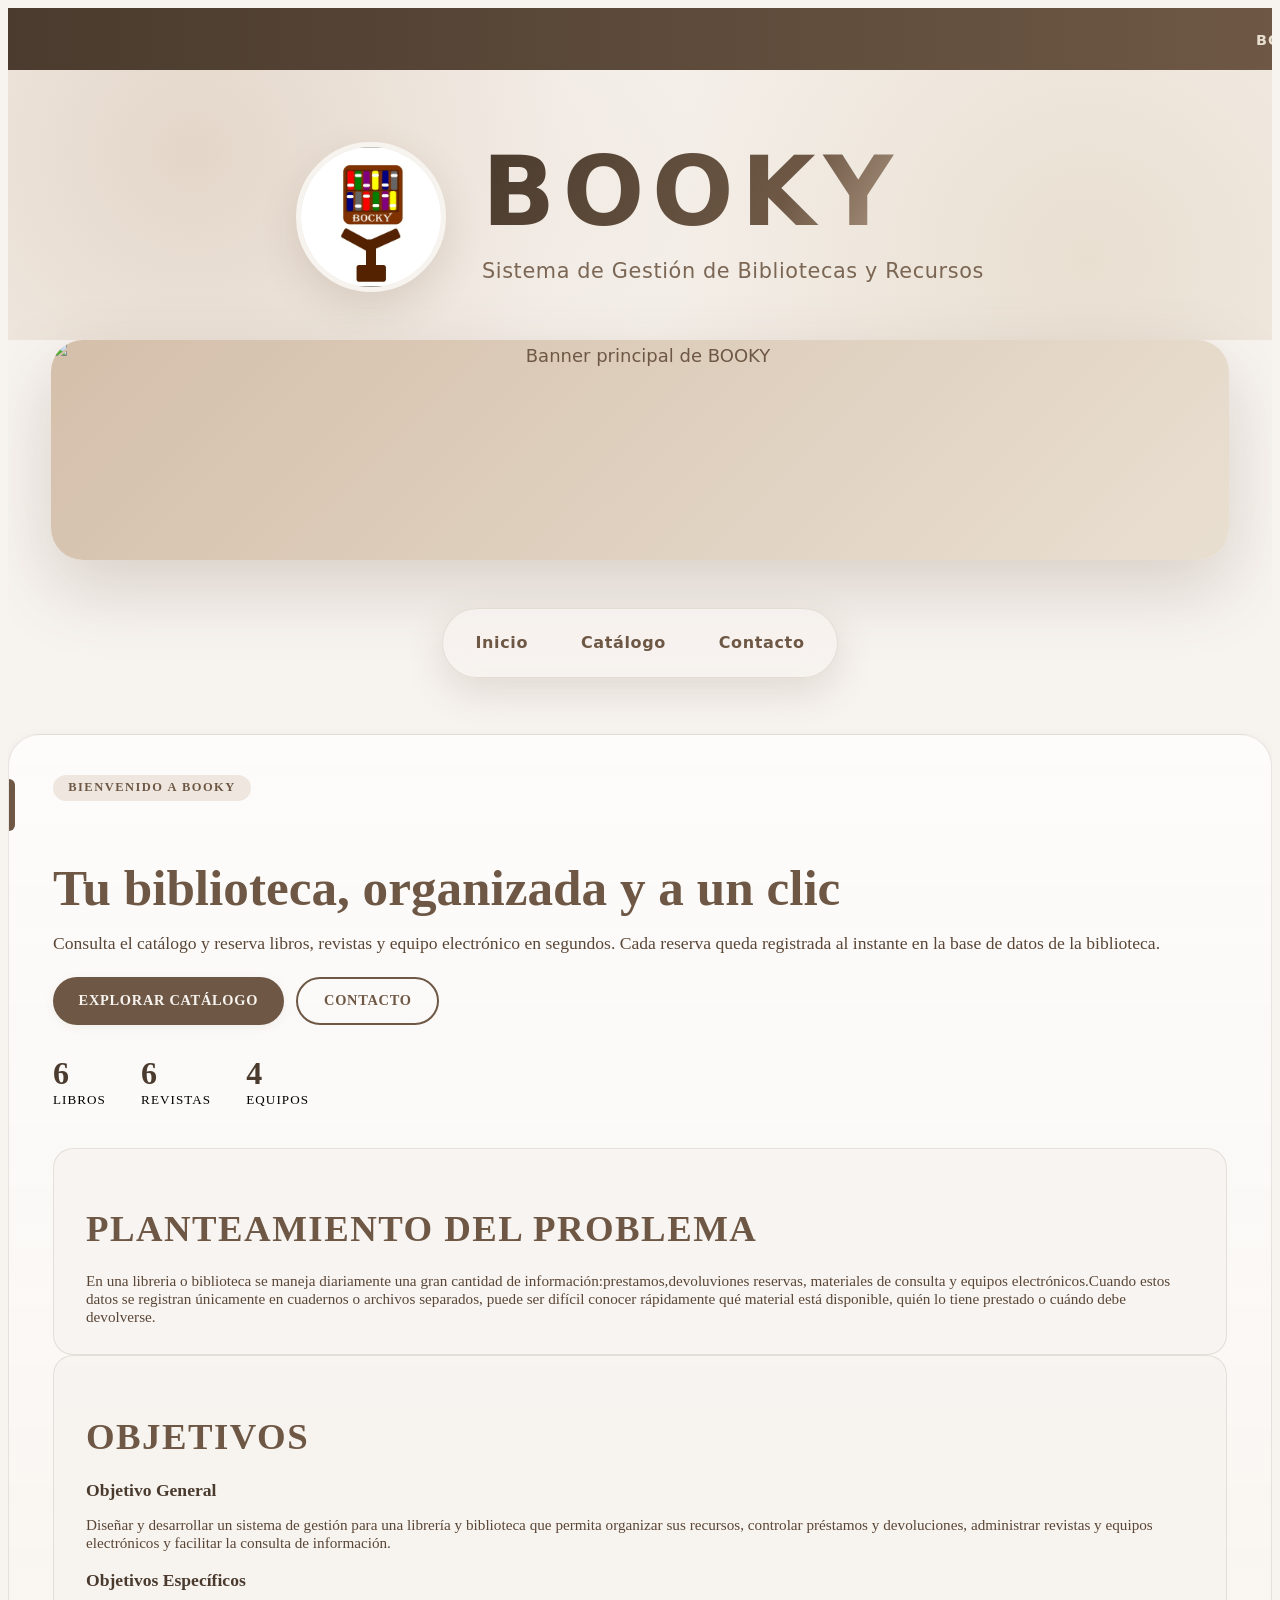
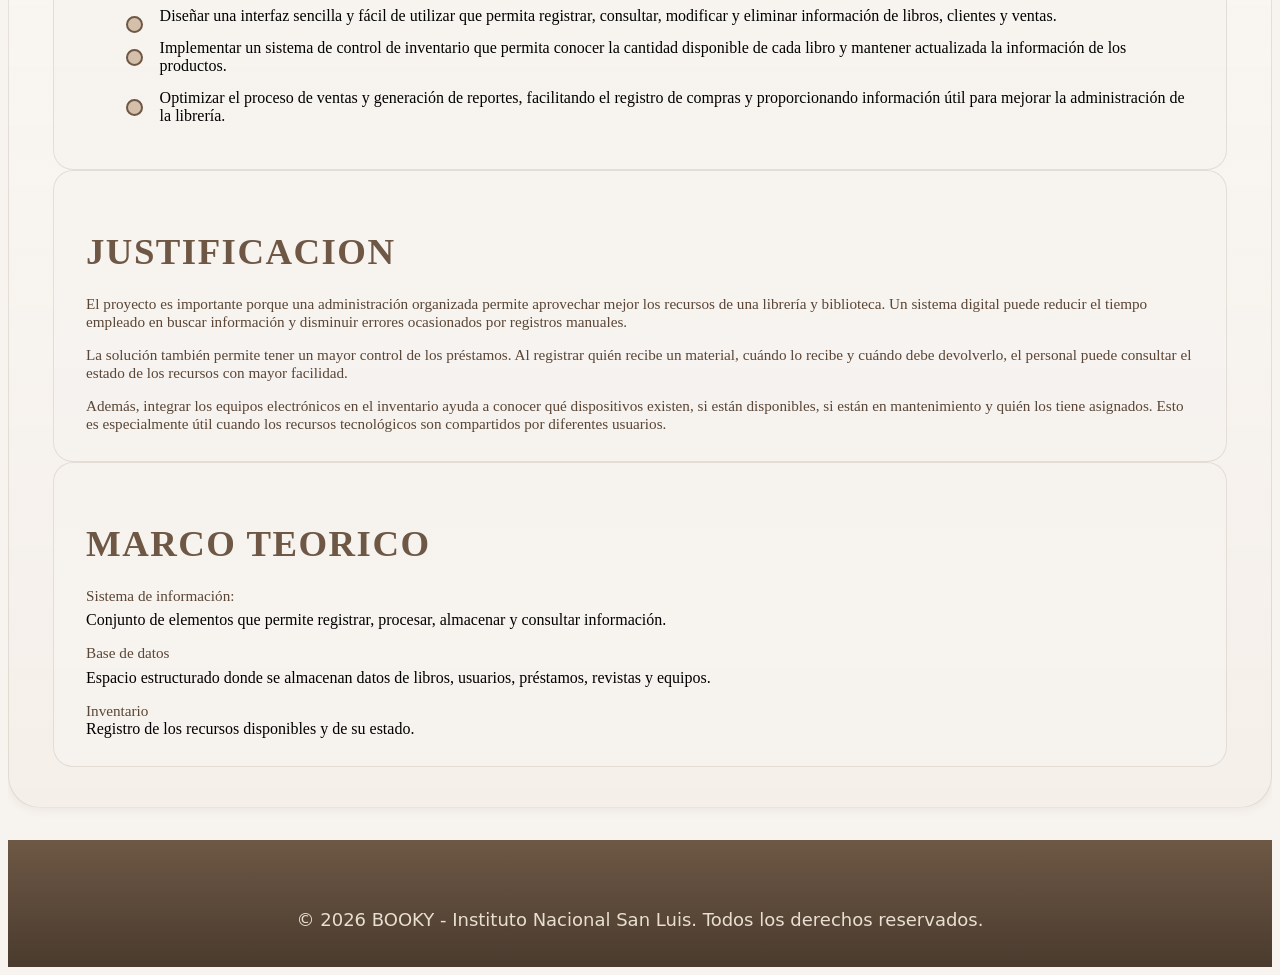
==== index.html @ f071507d "Add files via upload" ====
<!DOCTYPE html>
<html lang="es">
<head>
    <meta charset="UTF-8">
    <meta name="viewport" content="width=device-width, initial-scale=1">
    <title>BOOKY</title>
    <link rel="stylesheet" href="estilos.css">
</head>
<body>
<div class="splash" id="splash" aria-hidden="true">
    <div class="splash-logo">
        <img src="LIBROS.jpeg" alt="">
    </div>
    <div class="splash-titulo">
        <span style="--i:0">B</span><span style="--i:1">O</span><span style="--i:2">O</span><span style="--i:3">K</span><span style="--i:4">Y</span>
    </div>
    <p class="splash-lema">Gestión de bibliotecas y recursos</p>
    <div class="splash-barra"><span></span></div>
    <p class="splash-saltar">Toca para saltar</p>
</div>

<div class="top-lema">
        <p>BOOKY: Innovación y organización para la gestión tecnológica de tu biblioteca</p>
    </div>

    <header class="encabezado">
        <div class="logo-container">
            <img src="LIBROS.jpeg" alt="Logo de BOOKY" class="logo">
        </div>
        <div class="titulo-sitio">
            <h1>BOOKY</h1>
            <p>Sistema de Gestión de Bibliotecas y Recursos</p>
        </div>
    </header>

    <div class="banner-container">
        <img src="banner.png" alt="Banner principal de BOOKY" class="banner">
    </div>

    <nav class="navegacion">
        <ul>
            <li><a href="#inicio">Inicio</a></li>
            <li><a href="#catalogo">Catálogo</a></li>
            <li><a href="#contacto">Contacto</a></li>
        </ul>
    </nav>

    <main class="cuerpo">
        <section id="inicio" class="seccion-pagina">
            <div class="inicio-hero">
                <div class="inicio-texto">
                    <span class="inicio-etiqueta">Bienvenido a BOOKY</span>
                    <h2>Tu biblioteca, organizada y a un clic</h2>
                    <p>Consulta el catálogo y reserva libros, revistas y equipo electrónico en segundos. Cada reserva queda registrada al instante en la base de datos de la biblioteca.</p>
                    <div class="inicio-acciones">
                        <a class="boton-principal" href="#catalogo">Explorar catálogo</a>
                        <a class="boton-secundario" href="#contacto">Contacto</a>
                    </div>
                    <div class="inicio-datos">
                        <div><strong>6</strong><span>Libros</span></div>
                        <div><strong>6</strong><span>Revistas</span></div>
                        <div><strong>4</strong><span>Equipos</span></div>
                    </div>
                </div>
            </div>

            <article class="bloque-contenido">
                <h2>Planteamiento del problema</h2>
                <p>En una libreria o biblioteca se maneja diariamente una gran cantidad de información:prestamos,devoluviones
                   reservas, materiales de consulta y equipos electrónicos.Cuando estos datos se registran únicamente en cuadernos o archivos separados, puede ser difícil conocer rápidamente qué material está disponible, quién lo tiene prestado o cuándo debe devolverse.     
            </p></article>

            <article class="bloque-contenido">
                <h2>Objetivos</h2>
                <h3> Objetivo General</h3>
                <p>Diseñar y desarrollar un sistema de gestión para una librería y biblioteca que permita organizar sus recursos, controlar préstamos y devoluciones, administrar revistas y equipos electrónicos y facilitar la consulta de información.</p>

                <h3>Objetivos Específicos</h3>
                <ul>
                    <li>Diseñar una interfaz sencilla y fácil de utilizar que permita registrar, consultar, modificar y eliminar información de libros, clientes y ventas.</li>
                    <li>Implementar un sistema de control de inventario que permita conocer la cantidad disponible de cada libro y mantener actualizada la información de los productos.</li>
                    <li>Optimizar el proceso de ventas y generación de reportes, facilitando el registro de compras y proporcionando información útil para mejorar la administración de la librería.</li>
                </ul>
            </article>

            <article class="bloque-contenido">
                <h2>Justificacion</h2>
                <p>El proyecto es importante porque una administración organizada permite aprovechar mejor los recursos de una librería y biblioteca. Un sistema digital puede reducir el tiempo empleado en buscar información y disminuir errores ocasionados por registros manuales.</p>
                <p>La solución también permite tener un mayor control de los préstamos. Al registrar quién recibe un material, cuándo lo recibe y cuándo debe devolverlo, el personal puede consultar el estado de los recursos con mayor facilidad.</p>
                <p>Además, integrar los equipos electrónicos en el inventario ayuda a conocer qué dispositivos existen, si están disponibles, si están en mantenimiento y quién los tiene asignados. Esto es especialmente útil cuando los recursos tecnológicos son compartidos por diferentes usuarios.</p>
            </article>

            <article class="bloque-contenido">
                <h2>Marco teorico</h2>
                <p>Sistema de información:</p>
                Conjunto de elementos que permite registrar, procesar, almacenar y consultar información.
                <p>Base de datos</p>
                   Espacio estructurado donde se almacenan datos de libros, usuarios, préstamos, revistas y equipos.
                <p>Inventario</p>
                   Registro de los recursos disponibles y de su estado.
            </article>
        </section>

        <section id="catalogo" class="seccion-pagina">
            <h2>Catálogo</h2>
            <p>Selecciona una categoría para consultar sus recursos.</p>
            <article class="bloque-contenido">
                <h3><a href="#libros">Libros</a></h3>
                <p>Consulta los libros disponibles en la biblioteca.</p>
            </article>
            <article class="bloque-contenido">
                <h3><a href="#revistas">Revistas</a></h3>
                <p>Consulta las revistas disponibles.</p>
            </article>
            <article class="bloque-contenido">
                <h3><a href="#equipo-electronico">Equipo electrónico</a></h3>
                <p>Consulta los equipos electrónicos disponibles.</p>
            </article>
        </section>

        <section id="libros" class="seccion-pagina">
            <h2>Libros</h2>
            <p>Consulta aquí los libros disponibles en la biblioteca.</p>
            <div class="tarjetas-libros">
                <article class="tarjeta-libro">
                    <img src="https://tse2.mm.bing.net/th/id/OIP.RpnW-lnQHUbVWc9-xmxV2QHaKK?r=0&amp;rs=1&amp;pid=ImgDetMain&amp;o=7&amp;rm=3text=Don+Quijote" alt="Portada de Don Quijote de la Mancha">
                    <h3>Don Quijote de la Mancha</h3>
                    <p>Precio por préstamo: $1.00</p>
                    <button type="button">Reservar</button>
                </article>
                <article class="tarjeta-libro">
                    <img src="https://tse2.mm.bing.net/th/id/OIP.fyy44FbbtxRWIhyaWXqbGAHaLX?r=0&amp;rs=1&amp;pid=ImgDetMain&amp;o=7&amp;rm=3text=Cien+anos+de+soledad" alt="Portada de Cien años de soledad">
                    <h3>Cien años de soledad</h3>
                    <p>Precio por préstamo: $1.25</p>
                    <button type="button">Reservar</button>
                </article>
                <article class="tarjeta-libro">
                    <img src="https://tse3.mm.bing.net/th/id/OIP.7m4_MyjdvLHXHyyEQWOkjQHaLH?r=0&amp;rs=1&amp;pid=ImgDetMain&amp;o=7&amp;rm=3text=El+principito" alt="Portada de El principito">
                    <h3>El principito</h3>
                    <p>Precio por préstamo: $0.75</p>
                    <button type="button">Reservar</button>
                </article>
                <article class="tarjeta-libro">
                    <img src="https://tse3.mm.bing.net/th/id/OIP.JQNEGtbI-YjTh49xxlGYjwHaMX?r=0&amp;rs=1&amp;pid=ImgDetMain&amp;o=7&amp;rm=3text=La+Odisea" alt="Portada de La Odisea">
                    <h3>La Odisea</h3>
                    <p>Precio por préstamo: $1.00</p>
                    <button type="button">Reservar</button>
                </article>
                <article class="tarjeta-libro">
                    <img src="https://cdn.prod.website-files.com/6034d7d1f3e0f52c50b2adee/625452ebb0e15e764981b44c_6034d7d1f3e0f55fcab2b2de_Orgullo-y-prejuicio-jane-austen-editorial-alma.jpeg" alt="Portada de Orgullo y prejuicio">
                    <h3>Orgullo y prejuicio</h3>
                    <p>Precio por préstamo: $1.00</p>
                    <button type="button">Reservar</button>
                </article>
                <article class="tarjeta-libro">
                    <img src="https://dojiw2m9tvv09.cloudfront.net/82626/product/portada-el-alquimista-paulo-coelho-2024060618574214.png" alt="Portada de El Alquimista">
                    <h3>El Alquimista</h3>
                    <p>Precio por préstamo: $1.25</p>
                    <button type="button">Reservar</button>
                </article>
            </div>
            <p><a href="#catalogo">Volver al catálogo</a></p>
        </section>

        <section id="revistas" class="seccion-pagina">
            <h2>Revistas</h2>
            <p>Consulta aquí las revistas disponibles.</p>
            <div class="tarjetas-libros">
                <article class="tarjeta-libro">
                    <img src="https://tse1.mm.bing.net/th/id/OIP.s0VmVTAqu7IFC6wGkjOLEwHaKx?r=0&amp;rs=1&amp;pid=ImgDetMain&amp;o=7&amp;rm=3" alt="Portada de National Geographic">
                    <h3>National Geographic</h3>
                    <p>Precio por préstamo: $0.75</p>
                    <button type="button">Reservar</button>
                </article>
                <article class="tarjeta-libro">
                    <img src="https://tse1.mm.bing.net/th/id/OIP.SyMWzZ-SfA2PVLM-_qONIAHaJs?r=0&amp;rs=1&amp;pid=ImgDetMain&amp;o=7&amp;rm=3" alt="Portada de Muy Interesante">
                    <h3>Muy Interesante</h3>
                    <p>Precio por préstamo: $0.60</p>
                    <button type="button">Reservar</button>
                </article>
                <article class="tarjeta-libro">
                    <img src="https://tse2.mm.bing.net/th/id/OIP.92xBF_clBTgdRQI_sRqkmQHaJ4?r=0&amp;rs=1&amp;pid=ImgDetMain&amp;o=7&amp;rm=3" alt="Portada de Ciencia Hoy">
                    <h3>Ciencia Hoy</h3>
                    <p>Precio por préstamo: $0.50</p>
                    <button type="button">Reservar</button>
                </article>
                <article class="tarjeta-libro">
                    <img src="https://tse2.mm.bing.net/th/id/OIP.jQRyQbcbmhl8SdgC2IL_QgHaKI?r=0&amp;rs=1&amp;pid=ImgDetMain&amp;o=7&amp;rm=3" alt="Portada de Historia Universal">
                    <h3>Historia Universal</h3>
                    <p>Precio por préstamo: $0.65</p>
                    <button type="button">Reservar</button>
                </article>
                <article class="tarjeta-libro">
                    <img src="https://media.voguearabia.com/photos/67c03e59a4a56ecfd4ecbb1d/master/w_1600%2Cc_limit/VOGUE%2520ARABIA%2520INSTA%2520COVER%252003_25%2520(ENGLISH).jpg" alt="Portada de Vogue">
                    <h3>Vogue</h3>
                    <p>Precio por préstamo: $0.80</p>
                    <button type="button">Reservar</button>
                </article>
                <article class="tarjeta-libro">
                    <img src="https://tse1.mm.bing.net/th/id/OIP.zkyR2NQtnbghcjr3gG2SVgHaJu?r=0&amp;rs=1&amp;pid=ImgDetMain&amp;o=7&amp;rm=3" alt="Portada de National Geographic Kids">
                    <h3>National Geographic Kids</h3>
                    <p>Precio por préstamo: $0.55</p>
                    <button type="button">Reservar</button>
                </article>
            </div>
            <p><a href="#catalogo">Volver al catálogo</a></p>
        </section>

        <section id="equipo-electronico" class="seccion-pagina">
            <h2>Equipo electrónico</h2>
            <p>Consulta aquí los equipos electrónicos disponibles.</p>
            <div class="tarjetas-libros">
                <article class="tarjeta-libro">
                    <img src="https://tse1.mm.bing.net/th/id/OIP.Xk3tSfnkmsd4LjEi7myn2gHaHa?r=0&amp;rs=1&amp;pid=ImgDetMain&amp;o=7&amp;rm=3" alt="Imagen de una computadora portátil">
                    <h3>Computadora portátil</h3>
                    <p>Precio por préstamo: $5.00</p>
                    <button type="button">Reservar</button>
                </article>
                <article class="tarjeta-libro">
                    <img src="https://tse3.mm.bing.net/th/id/OIP.cKbfmXkJWzSuKKbCVurF0wHaJ7?r=0&amp;rs=1&amp;pid=ImgDetMain&amp;o=7&amp;rm=3" alt="Imagen de una tableta electrónica">
                    <h3>Tableta electrónica</h3>
                    <p>Precio por préstamo: $3.00</p>
                    <button type="button">Reservar</button>
                </article>
                <article class="tarjeta-libro">
                    <img src="https://http2.mlstatic.com/D_NQ_NP_746324-MLA83968991737_042025-O.webp" alt="Imagen de un proyector">
                    <h3>Proyector</h3>
                    <p>Precio por préstamo: $4.00</p>
                    <button type="button">Reservar</button>
                </article>
                <article class="tarjeta-libro">
                    <img src="https://http2.mlstatic.com/D_NQ_NP_726463-MLU73290705421_122023-F.jpg" alt="Imagen de unos auriculares">
                    <h3>Auriculares</h3>
                    <p>Precio por préstamo: $1.50</p>
                    <button type="button">Reservar</button>
                </article>
            </div>
            <p><a href="#catalogo">Volver al catálogo</a></p>
        </section>

        <section id="contacto" class="seccion-pagina">
            <h2>Contactos</h2>
            <div class="tarjeta-contacto">
                <p><strong>WhatsApp:</strong> +503 1234-5678</p>
                <p><strong>Instagram:</strong> @booky_insl</p>
                <p><strong>Correo Electrónico:</strong> contacto@booky.edu.sv</p>
                <p><strong>Ubicación:</strong> Instituto Nacional San Luis</p>
            </div>
        </section>
    </main>

    <footer class="pie-pagina">
        <p>© 2026 BOOKY - Instituto Nacional San Luis. Todos los derechos reservados.</p>
    </footer>

    <div class="modal-reserva" id="modalReserva" hidden>
        <div class="modal-contenido">
            <button type="button" class="modal-cerrar" aria-label="Cerrar">&times;</button>
            <h2>Reserva de recurso</h2>
            <p class="modal-producto">Producto seleccionado: <strong id="productoSeleccionado"></strong></p>
            <form class="formulario-reserva" id="formularioReserva" data-endpoint="guardar-reserva.php">
                <div class="campo">
                    <label for="campoNombre">Nombre</label>
                    <input type="text" id="campoNombre" name="nombre" required>
                </div>
                <div class="campo">
                    <label for="campoApellido">Apellido</label>
                    <input type="text" id="campoApellido" name="apellido" required>
                </div>
                <div class="campo">
                    <label for="campoCorreo">Correo</label>
                    <input type="email" id="campoCorreo" name="correo" required>
                </div>
                <div class="campo">
                    <label for="campoNumero">Número</label>
                    <input type="tel" id="campoNumero" name="numero" required>
                </div>
                <div class="campo">
                    <label for="campoHoraUso">Hora de uso</label>
                    <input type="time" id="campoHoraUso" name="horaUso" required>
                </div>
                <div class="campo">
                    <label for="campoHoraEntrega">Hora de entrega</label>
                    <input type="time" id="campoHoraEntrega" name="horaEntrega" required>
                </div>
                <button type="submit">Confirmar reserva</button>
            </form>
        </div>
    </div>
<script src="principal.js"></script>
</body>
</html>
---- estilos.css ----
:root {
  --marfim-latte: #F7F3EF;
  --creme-aconchego: #E9DFD1;
  --caramelo-palido: #D4BFAA;
  --marrom-cafe-coado: #6E5845;
  --marrom-profundo: #4A3B2E;
  --marrom-rgb: 110, 88, 69;
  --marfim-rgb: 247, 243, 239;
  --caramelo-rgb: 212, 191, 170;
  --texto: #5A4636;
  --borde: rgba(var(--marrom-rgb), 0.14);
  --radio-sm: 12px;
  --radio-md: 20px;
  --radio-lg: 32px;
  --sombra-sm: 0 2px 10px rgba(var(--marrom-rgb), 0.08);
  --sombra-md: 0 14px 38px rgba(var(--marrom-rgb), 0.16);
  --sombra-lg: 0 28px 70px rgba(var(--marrom-rgb), 0.22);
  --transicion: 0.3s cubic-bezier(0.4, 0, 0.2, 1);
  --ancho: min(1240px, 92vw);
}

html,
body {
  overflow-x: clip;
}

body {
  background: var(--marfim-latte);
}

body .top-lema, body .encabezado, body .banner-container, body .navegacion, body .contenedor-principal, body .pie-pagina {
  box-sizing: border-box;
  color: var(--texto);
  font-family: "Inter", "Segoe UI", system-ui, -apple-system, sans-serif;
  font-size: 18px;
  line-height: 1.75;
  -webkit-font-smoothing: antialiased;
}

body :is(.top-lema, .encabezado, .banner-container, .navegacion, .contenedor-principal, .pie-pagina) * {
  box-sizing: border-box;
}

body :is(.top-lema, .encabezado, .banner-container, .navegacion, .contenedor-principal, .pie-pagina) :is(h1, h2, h3, p, ul, li, img, section, article, aside, main) {
  max-width: none;
  margin: 0;
  padding: 0;
}

body .top-lema {
  padding: 0.95rem 1.5rem;
  text-align: center;
  background: linear-gradient(90deg, var(--marrom-profundo), var(--marrom-cafe-coado));
}

body .top-lema p {
  color: var(--creme-aconchego);
  font-size: 0.9rem;
  font-weight: 600;
  letter-spacing: 0.08em;
  text-transform: uppercase;
}

body .encabezado {
  display: flex;
  align-items: center;
  justify-content: center;
  gap: 2.25rem;
  flex-wrap: wrap;
  padding: 4.5rem 1.5rem 3rem;
  background:
    radial-gradient(circle at 15% 30%, rgba(var(--caramelo-rgb), 0.55), transparent 45%),
    radial-gradient(circle at 85% 70%, var(--creme-aconchego), transparent 50%),
    var(--marfim-latte);
}

body .logo {
  display: block;
  width: 150px;
  height: 150px;
  object-fit: cover;
  border-radius: 50%;
  border: 5px solid var(--marfim-latte);
  background: var(--caramelo-palido);
  color: var(--marrom-cafe-coado);
  font-size: 0.8rem;
  text-align: center;
  box-shadow: var(--sombra-md);
  transition: var(--transicion);
}

body .logo:hover {
  transform: rotate(-4deg) scale(1.06);
  box-shadow: var(--sombra-lg);
}

body .titulo-sitio h1 {
  font-family: inherit;
  font-size: clamp(3.4rem, 8vw, 6rem);
  font-weight: 800;
  line-height: 1;
  letter-spacing: 0.08em;
  text-transform: none;
  background: linear-gradient(120deg, var(--marrom-profundo), var(--marrom-cafe-coado) 60%, var(--caramelo-palido));
  -webkit-background-clip: text;
  background-clip: text;
  -webkit-text-fill-color: transparent;
  color: var(--marrom-cafe-coado);
}

body .titulo-sitio p {
  margin-top: 0.8rem;
  font-size: 1.3rem;
  font-weight: 500;
  letter-spacing: 0.03em;
  color: rgba(var(--marrom-rgb), 0.9);
}

body .banner-container {
  width: var(--ancho);
  margin: 0 auto 3rem;
  border-radius: var(--radio-lg);
  overflow: hidden;
  box-shadow: var(--sombra-lg);
  background: linear-gradient(135deg, var(--caramelo-palido), var(--creme-aconchego));
}

body .banner {
  display: block;
  width: 100%;
  min-height: 220px;
  max-height: 460px;
  object-fit: cover;
  border-radius: 0;
  color: var(--marrom-cafe-coado);
  text-align: center;
  transition: transform 0.8s ease;
}

body .banner-container:hover .banner {
  transform: scale(1.03);
}

body .navegacion {
  position: sticky;
  top: 14px;
  z-index: 50;
  width: fit-content;
  max-width: 94%;
  margin: 0 auto 3.5rem;
  padding: 0.55rem;
  background: rgba(var(--marfim-rgb), 0.85);
  backdrop-filter: blur(16px);
  -webkit-backdrop-filter: blur(16px);
  border: 1px solid var(--borde);
  border-radius: 999px;
  box-shadow: var(--sombra-md);
}

body .navegacion ul {
  display: flex;
  flex-wrap: wrap;
  justify-content: center;
  gap: 0.3rem;
  list-style: none;
}

body .navegacion li {
  list-style: none;
}

body .navegacion a {
  display: block;
  padding: 0.7rem 1.5rem;
  font-size: 1rem;
  font-weight: 600;
  letter-spacing: 0.04em;
  text-decoration: none;
  color: var(--marrom-cafe-coado);
  border-radius: 999px;
  transition: var(--transicion);
}

body .navegacion a:hover {
  background: var(--marrom-cafe-coado);
  color: var(--marfim-latte);
  transform: translateY(-2px);
}

body .contenedor-principal {
  display: grid;
  grid-template-columns: minmax(0, 1fr) 360px;
  gap: 2.5rem;
  align-items: start;
  width: var(--ancho);
  margin: 0 auto 5rem;
}

body .cuerpo {
  display: grid;
  gap: 2rem;
}

body .cuerpo section {
  position: relative;
  padding: 2.75rem 3rem;
  background: linear-gradient(180deg, rgba(255, 255, 255, 0.75), var(--creme-aconchego) 230%);
  border: 1px solid var(--borde);
  border-radius: var(--radio-lg);
  box-shadow: var(--sombra-sm);
  scroll-margin-top: 100px;
  transition: var(--transicion);
  animation: booky-aparecer 0.7s ease both;
}

body .cuerpo section::before {
  content: "";
  position: absolute;
  left: 0;
  top: 2.75rem;
  width: 6px;
  height: 52px;
  background: var(--marrom-cafe-coado);
  border-radius: 0 6px 6px 0;
}

body .cuerpo section:hover {
  transform: translateY(-5px);
  box-shadow: var(--sombra-md);
}

body .cuerpo h2 {
  margin-bottom: 1.3rem;
  font-family: inherit;
  font-size: clamp(1.7rem, 3vw, 2.3rem);
  font-weight: 800;
  line-height: 1.2;
  letter-spacing: 0.04em;
  text-transform: uppercase;
  color: var(--marrom-cafe-coado);
}

body .cuerpo h3 {
  margin-bottom: 0.8rem;
  font-family: inherit;
  font-size: 1.3rem;
  font-weight: 700;
  color: var(--marrom-profundo);
}

body .cuerpo p {
  margin-bottom: 1.1rem;
  font-size: 1.05rem;
  color: var(--texto);
  text-align: left;
}

body .cuerpo p:last-child {
  margin-bottom: 0;
}

body .cuerpo article {
  margin-top: 1.25rem;
  padding: 1.75rem 2rem;
  background: rgba(var(--marfim-rgb), 0.8);
  border: 1px solid var(--borde);
  border-radius: var(--radio-md);
}

body .cuerpo ul {
  display: grid;
  gap: 0.9rem;
  list-style: none;
}

body .cuerpo ul li {
  position: relative;
  padding-left: 2.1rem;
  list-style: none;
}

body .cuerpo ul li::before {
  content: "";
  position: absolute;
  left: 0;
  top: 0.6em;
  width: 13px;
  height: 13px;
  background: var(--caramelo-palido);
  border: 2px solid var(--marrom-cafe-coado);
  border-radius: 50%;
}

body .barra-lateral {
  position: sticky;
  top: 100px;
  padding: 2.4rem;
  background: var(--marrom-cafe-coado);
  color: var(--marfim-latte);
  border-radius: var(--radio-lg);
  box-shadow: var(--sombra-lg);
  overflow: hidden;
}

body .barra-lateral::after {
  content: "";
  position: absolute;
  right: -70px;
  bottom: -70px;
  width: 220px;
  height: 220px;
  background: radial-gradient(circle, rgba(var(--caramelo-rgb), 0.35), transparent 70%);
  border-radius: 50%;
  pointer-events: none;
}

body .barra-lateral h3 {
  margin-bottom: 1.1rem;
  padding-bottom: 0.7rem;
  font-family: inherit;
  font-size: 1.05rem;
  font-weight: 700;
  letter-spacing: 0.1em;
  text-transform: uppercase;
  color: var(--caramelo-palido);
  border-bottom: 1px solid rgba(var(--caramelo-rgb), 0.35);
}

body .barra-lateral h3:not(:first-child) {
  margin-top: 2rem;
}

body .barra-lateral p {
  margin-bottom: 0.7rem;
  font-size: 1rem;
  color: rgba(var(--marfim-rgb), 0.92);
}

body .barra-lateral strong {
  color: var(--creme-aconchego);
}

body .barra-lateral ul {
  display: grid;
  gap: 0.5rem;
  list-style: none;
}

body .barra-lateral li {
  list-style: none;
}

body .barra-lateral a {
  display: block;
  padding: 0.75rem 1.1rem;
  font-size: 1rem;
  font-weight: 500;
  text-decoration: none;
  color: var(--marfim-latte);
  background: rgba(var(--marfim-rgb), 0.1);
  border-radius: var(--radio-sm);
  transition: var(--transicion);
}

body .barra-lateral a:hover {
  background: var(--caramelo-palido);
  color: var(--marrom-profundo);
  transform: translateX(6px);
}

body .pie-pagina {
  display: grid;
  gap: 2rem;
  padding: 4rem 1.5rem 2rem;
  text-align: center;
  background: linear-gradient(180deg, var(--marrom-cafe-coado), var(--marrom-profundo));
  color: var(--creme-aconchego);
  scroll-margin-top: 20px;
}

body .seccion-contacto h3 {
  margin-bottom: 1.2rem;
  font-family: inherit;
  font-size: 1.7rem;
  font-weight: 800;
  letter-spacing: 0.1em;
  text-transform: uppercase;
  color: var(--caramelo-palido);
}

body .seccion-contacto p {
  margin: 0.4rem 0;
  font-size: 1.05rem;
  color: var(--creme-aconchego);
}

body .seccion-contacto strong {
  color: var(--marfim-latte);
}

body .seccion-copyright {
  padding-top: 1.5rem;
  border-top: 1px solid rgba(var(--caramelo-rgb), 0.3);
}

body .seccion-copyright p {
  font-size: 0.9rem;
  color: rgba(var(--caramelo-rgb), 0.95);
}

@keyframes booky-aparecer {
  from {
    opacity: 0;
    transform: translateY(24px);
  }
  to {
    opacity: 1;
    transform: translateY(0);
  }
}

@media (max-width: 960px) {
  body .contenedor-principal {
    grid-template-columns: 1fr;
  }

  body .barra-lateral {
    position: static;
  }
}

@media (max-width: 640px) {
  body .encabezado {
    flex-direction: column;
    text-align: center;
  }

  body .cuerpo section {
    padding: 2rem 1.5rem;
  }

  body .cuerpo p {
    text-align: left;
  }

  body .navegacion {
    border-radius: var(--radio-lg);
  }

  body .navegacion a {
    padding: 0.55rem 0.9rem;
    font-size: 0.88rem;
  }
}

body .top-lema,
body .encabezado,
body .pie-pagina {
  width: 100vw !important;
  max-width: 100vw !important;
  margin-left: calc(50% - 50vw) !important;
  margin-right: 0 !important;
  margin-top: 0 !important;
}

body .banner-container {
  width: var(--ancho) !important;
  max-width: none !important;
  margin: 0 0 3rem calc(50% - var(--ancho) / 2) !important;
}

body .contenedor-principal {
  width: var(--ancho) !important;
  max-width: none !important;
  margin: 0 0 5rem calc(50% - var(--ancho) / 2) !important;
}

body .navegacion {
  width: 100vw !important;
  max-width: none !important;
  margin: 0 0 3.5rem calc(50% - 50vw) !important;
  padding: 0 !important;
  text-align: center;
  background: transparent !important;
  border: 0 !important;
  border-radius: 0 !important;
  box-shadow: none !important;
  backdrop-filter: none !important;
  -webkit-backdrop-filter: none !important;
  pointer-events: none;
}

body .navegacion ul {
  display: inline-flex !important;
  max-width: 94vw;
  padding: 0.55rem !important;
  background: rgba(var(--marfim-rgb), 0.85);
  backdrop-filter: blur(16px);
  -webkit-backdrop-filter: blur(16px);
  border: 1px solid var(--borde);
  border-radius: 999px;
  box-shadow: var(--sombra-md);
  pointer-events: auto;
}

@media (max-width: 640px) {
  body .navegacion ul {
    border-radius: var(--radio-lg);
  }
}

body .cuerpo {
  grid-template-columns: minmax(0, 1fr);
  column-gap: 0;
  row-gap: 0;
  align-items: start;
}

body :not(.contenedor-principal) > .cuerpo {
  width: var(--ancho) !important;
  max-width: none !important;
  margin: 0 0 3rem calc(50% - var(--ancho) / 2) !important;
}

body :not(.contenedor-principal) > .barra-lateral {
  position: static;
  width: var(--ancho) !important;
  max-width: none !important;
  margin: 0 0 4rem calc(50% - var(--ancho) / 2) !important;
}

body .cuerpo section > article:only-child {
  margin: 0;
  padding: 0;
  background: transparent;
  border: 0;
  border-radius: 0;
  box-shadow: none;
}

body .cuerpo section {
  padding: 2.5rem 2.75rem;
}

@media (max-width: 640px) {
  body .cuerpo section {
    padding: 2rem 1.5rem;
  }
}

body .top-lema {
  overflow: hidden;
  white-space: nowrap;
}

body .top-lema p {
  display: inline-block;
  padding-left: 100%;
  white-space: nowrap;
  will-change: transform;
  animation: booky-lema 22s linear infinite !important;
}

body .top-lema:hover p {
  animation-play-state: paused;
}

@keyframes booky-lema {
  from {
    transform: translateX(0);
  }
  to {
    transform: translateX(-100%);
  }
}

body .cuerpo > section {
  grid-column: 1;
  margin-bottom: 2rem;
}

body .cuerpo > [id*="contact"] {
  grid-column: 1;
  grid-row: auto;
  order: 99;
  position: relative;
  display: grid;
  grid-template-columns: repeat(auto-fit, minmax(220px, 1fr));
  gap: 0.25rem 2.5rem;
  margin-bottom: 0;
  background: linear-gradient(160deg, var(--marrom-cafe-coado), var(--marrom-profundo));
  border: 0;
  box-shadow: var(--sombra-lg);
  color: var(--marfim-latte);
}

body .cuerpo > [id*="contact"]::before {
  background: var(--caramelo-palido);
}

body .cuerpo > [id*="contact"] h2 {
  color: var(--caramelo-palido);
}

body .cuerpo > [id*="contact"] p {
  margin-bottom: 0.9rem;
  color: rgba(var(--marfim-rgb), 0.92);
}

body .cuerpo > [id*="contact"] strong {
  display: block;
  font-size: 0.8rem;
  letter-spacing: 0.1em;
  text-transform: uppercase;
  color: var(--caramelo-palido);
}

body .cuerpo > [id*="contact"] a {
  color: var(--marfim-latte);
  text-decoration: none;
}

body .tarjetas-libros {
  display: grid;
  grid-template-columns: repeat(auto-fit, minmax(190px, 1fr));
  gap: 1.25rem;
  margin: 1.5rem 0;
}

body .cuerpo .tarjeta-libro {
  display: flex;
  flex-direction: column;
  align-items: stretch;
  gap: 0.75rem;
  margin: 0;
  padding: 1rem;
  background: rgba(var(--marfim-rgb), 0.9);
  border: 1px solid var(--borde);
  border-radius: var(--radio-md);
  box-shadow: var(--sombra-sm);
}

body .tarjeta-libro img {
  display: block;
  width: 100%;
  aspect-ratio: 4 / 5;
  object-fit: cover;
  border-radius: var(--radio-sm);
  background: var(--creme-aconchego);
}

body .cuerpo .tarjeta-libro h3 {
  margin: 0;
  font-size: 1.05rem;
}

body .cuerpo .tarjeta-libro p {
  margin: 0;
}

body .cuerpo .tarjeta-libro button {
  margin-top: auto;
}

body .cuerpo article {
  transition: var(--transicion);
}

body .cuerpo article:hover {
  transform: translateY(-4px);
  box-shadow: var(--sombra-md);
}

body .cuerpo article h3 {
  font-size: 1.1rem;
}

body .cuerpo article p {
  margin-bottom: 0.4rem;
  font-size: 0.95rem;
}

body .cuerpo section:has(article button) {
  display: grid;
  grid-template-columns: repeat(auto-fill, minmax(250px, 1fr));
  gap: 1.25rem;
}

body .cuerpo section:has(article button) > :not(article):not(div) {
  grid-column: 1 / -1;
}

body .cuerpo section:has(article button) > div {
  grid-column: 1 / -1;
  display: grid;
  grid-template-columns: repeat(auto-fill, minmax(250px, 1fr));
  gap: 1.25rem;
}

body .cuerpo section article {
  margin-top: 0;
}

body .cuerpo button,
body .cuerpo input[type="button"],
body .cuerpo input[type="submit"] {
  display: inline-flex;
  align-items: center;
  justify-content: center;
  width: 100%;
  margin-top: 0.9rem;
  padding: 0.75rem 1.4rem;
  font-family: inherit;
  font-size: 0.9rem;
  font-weight: 700;
  letter-spacing: 0.05em;
  text-transform: uppercase;
  color: var(--marfim-latte);
  background: var(--marrom-cafe-coado);
  border: 0;
  border-radius: 999px;
  cursor: pointer;
  box-shadow: var(--sombra-sm);
  transition: var(--transicion);
}

body .cuerpo button:hover,
body .cuerpo input[type="button"]:hover,
body .cuerpo input[type="submit"]:hover {
  background: var(--marrom-profundo);
  transform: translateY(-2px);
  box-shadow: var(--sombra-md);
}

@media (max-width: 960px) {
  body .cuerpo {
    grid-template-columns: 1fr;
  }

  body .cuerpo > [id*="contact"] {
    grid-column: 1;
    grid-row: auto;
    position: static;
  }
}

body .cuerpo > [id*="contact"] > h2 {
  grid-column: 1 / -1;
}

body .cuerpo > [id*="contact"] > :not(h2) {
  margin-bottom: 0.9rem;
}

body .cuerpo section[hidden] {
  display: none !important;
}

body .modal-reserva {
  position: fixed;
  inset: 0;
  z-index: 1000;
  display: flex;
  align-items: center;
  justify-content: center;
  padding: 1.5rem;
  background: rgba(var(--marrom-rgb), 0.55);
  backdrop-filter: blur(6px);
  -webkit-backdrop-filter: blur(6px);
  animation: booky-aparecer 0.3s ease both;
}

body .modal-reserva[hidden] {
  display: none !important;
}

body .modal-contenido {
  position: relative;
  box-sizing: border-box;
  width: min(460px, 100%);
  max-height: 90vh;
  overflow-y: auto;
  padding: 2.75rem 2.5rem 2.5rem;
  font-family: "Inter", "Segoe UI", system-ui, -apple-system, sans-serif;
  background: var(--marfim-latte);
  border: 1px solid var(--borde);
  border-radius: var(--radio-lg);
  box-shadow: var(--sombra-lg);
}

body .modal-contenido * {
  box-sizing: border-box;
}

body .modal-cerrar {
  position: absolute;
  top: 1rem;
  right: 1rem;
  display: inline-flex;
  align-items: center;
  justify-content: center;
  width: 40px;
  height: 40px;
  font-size: 1.5rem;
  line-height: 1;
  color: var(--marrom-cafe-coado);
  background: rgba(var(--caramelo-rgb), 0.3);
  border: 0;
  border-radius: 50%;
  cursor: pointer;
  transition: var(--transicion);
}

body .modal-cerrar:hover {
  background: var(--marrom-cafe-coado);
  color: var(--marfim-latte);
}

body .modal-contenido h2 {
  margin: 0 0 0.6rem;
  font-family: inherit;
  font-size: 1.55rem;
  font-weight: 800;
  letter-spacing: 0.04em;
  text-transform: uppercase;
  color: var(--marrom-cafe-coado);
}

body .modal-producto {
  margin: 0 0 1.6rem;
  font-size: 1rem;
  color: var(--texto);
}

body .modal-producto strong {
  color: var(--marrom-profundo);
}

body .formulario-reserva {
  display: grid;
  gap: 1.1rem;
}

body .formulario-reserva .campo {
  display: grid;
  gap: 0.4rem;
}

body .formulario-reserva label {
  font-size: 0.82rem;
  font-weight: 700;
  letter-spacing: 0.05em;
  text-transform: uppercase;
  color: var(--marrom-cafe-coado);
}

body .formulario-reserva input {
  width: 100%;
  padding: 0.75rem 1rem;
  font-family: inherit;
  font-size: 1rem;
  color: var(--texto);
  background: rgba(var(--marfim-rgb), 0.9);
  border: 1px solid var(--borde);
  border-radius: var(--radio-sm);
  transition: var(--transicion);
}

body .formulario-reserva input:focus {
  outline: none;
  border-color: var(--marrom-cafe-coado);
  box-shadow: 0 0 0 3px rgba(var(--caramelo-rgb), 0.4);
}

body .formulario-reserva button[type="submit"] {
  margin-top: 0.6rem;
  padding: 0.85rem 1.4rem;
  font-family: inherit;
  font-size: 0.9rem;
  font-weight: 700;
  letter-spacing: 0.05em;
  text-transform: uppercase;
  color: var(--marfim-latte);
  background: var(--marrom-cafe-coado);
  border: 0;
  border-radius: 999px;
  cursor: pointer;
  box-shadow: var(--sombra-sm);
  transition: var(--transicion);
}

body .formulario-reserva button[type="submit"]:hover {
  background: var(--marrom-profundo);
  transform: translateY(-2px);
  box-shadow: var(--sombra-md);
}

body.sin-scroll {
  overflow: hidden;
}

@media (max-width: 480px) {
  body .modal-contenido {
    padding: 2.5rem 1.5rem 2rem;
  }
}

body .splash {
  position: fixed !important;
  top: 0;
  left: 0;
  width: 100vw !important;
  max-width: none !important;
  height: 100vh;
  height: 100dvh;
  margin: 0 !important;
  z-index: 1000000;
  display: flex;
  flex-direction: column;
  align-items: center;
  justify-content: center;
  gap: 1.3rem;
  overflow: hidden;
  cursor: pointer;
  color: var(--marfim-latte);
  font-family: "Inter", "Segoe UI", system-ui, -apple-system, sans-serif;
  background:
    radial-gradient(circle at 18% 22%, rgba(var(--caramelo-rgb), 0.38), transparent 45%),
    radial-gradient(circle at 82% 85%, rgba(var(--caramelo-rgb), 0.28), transparent 50%),
    linear-gradient(160deg, var(--marrom-profundo), var(--marrom-cafe-coado));
  transition: opacity 0.7s ease, visibility 0.7s ease, transform 0.9s cubic-bezier(0.7, 0, 0.2, 1);
  animation: booky-splash-seguro 0.6s ease 4.8s forwards;
}

body .splash.salir {
  opacity: 0;
  visibility: hidden;
  transform: translateY(-6%);
  pointer-events: none;
}

body .splash-logo {
  position: relative;
  width: 140px;
  height: 140px;
  display: flex;
  align-items: center;
  justify-content: center;
}

body .splash-logo::before,
body .splash-logo::after {
  content: "";
  position: absolute;
  inset: -6px;
  border: 2px solid rgba(var(--caramelo-rgb), 0.7);
  border-radius: 50%;
  opacity: 0;
  animation: booky-splash-aro 2.4s ease-out 0.6s infinite;
}

body .splash-logo::after {
  animation-delay: 1.4s;
}

body .splash-logo img {
  display: block;
  width: 140px;
  height: 140px;
  max-width: none;
  object-fit: cover;
  border-radius: 50%;
  border: 5px solid var(--marfim-latte);
  background: var(--caramelo-palido);
  box-shadow: 0 18px 50px rgba(0, 0, 0, 0.35);
  animation: booky-splash-pop 0.95s cubic-bezier(0.2, 0.9, 0.3, 1.25) 0.1s both;
}

body .splash-titulo {
  display: flex;
  gap: 0.12em;
  margin: 0;
  font-size: clamp(3rem, 12vw, 5.5rem);
  font-weight: 800;
  line-height: 1;
  letter-spacing: 0.08em;
  color: var(--marfim-latte);
}

body .splash-titulo span {
  display: inline-block;
  opacity: 0;
  animation: booky-splash-letra 0.7s cubic-bezier(0.2, 0.8, 0.2, 1) forwards;
  animation-delay: calc(0.55s + var(--i) * 0.09s);
}

body .splash-lema {
  margin: 0;
  font-size: 1rem;
  letter-spacing: 0.14em;
  text-transform: uppercase;
  color: var(--caramelo-palido);
  animation: booky-splash-fade 0.8s ease 1.3s both;
}

body .splash-barra {
  width: min(240px, 60vw);
  height: 5px;
  margin-top: 0.6rem;
  overflow: hidden;
  background: rgba(255, 255, 255, 0.18);
  border-radius: 999px;
  animation: booky-splash-fade 0.6s ease 0.5s both;
}

body .splash-barra span {
  display: block;
  width: 0;
  height: 100%;
  background: linear-gradient(90deg, var(--caramelo-palido), var(--marfim-latte));
  border-radius: 999px;
  animation: booky-splash-carga 2.1s cubic-bezier(0.5, 0, 0.2, 1) 0.7s forwards;
}

body .splash-saltar {
  position: absolute;
  bottom: 1.6rem;
  margin: 0;
  font-size: 0.8rem;
  letter-spacing: 0.08em;
  color: rgba(var(--marfim-rgb), 0.55);
  animation: booky-splash-fade 0.8s ease 1.8s both;
}

@keyframes booky-splash-pop {
  from { opacity: 0; transform: scale(0.3) rotate(-12deg); }
  to   { opacity: 1; transform: scale(1) rotate(0); }
}

@keyframes booky-splash-aro {
  0%   { opacity: 0.8; transform: scale(1); }
  100% { opacity: 0; transform: scale(1.9); }
}

@keyframes booky-splash-letra {
  from { opacity: 0; transform: translateY(32px) scale(0.85); }
  to   { opacity: 1; transform: translateY(0) scale(1); }
}

@keyframes booky-splash-fade {
  from { opacity: 0; }
  to   { opacity: 1; }
}

@keyframes booky-splash-carga {
  from { width: 0; }
  to   { width: 100%; }
}

@keyframes booky-splash-seguro {
  to { opacity: 0; visibility: hidden; pointer-events: none; }
}

@media (prefers-reduced-motion: reduce) {
  body .splash *,
    body .splash-logo::before,
    body .splash-logo::after {
      animation-duration: 0.01s !important;
      animation-delay: 0s !important;
    }
}

body .inicio-hero {
  display: grid;
  grid-template-columns: minmax(0, 1fr);
  gap: 2.5rem;
  align-items: center;
  margin-bottom: 2.5rem;
}

body .inicio-etiqueta {
  display: inline-block;
  margin-bottom: 1rem;
  padding: 0.35rem 0.95rem;
  font-size: 0.78rem;
  font-weight: 700;
  letter-spacing: 0.12em;
  text-transform: uppercase;
  color: var(--marrom-cafe-coado);
  background: rgba(var(--caramelo-rgb), 0.35);
  border-radius: 999px;
}

body .cuerpo .inicio-hero h2 {
  margin-bottom: 1rem;
  font-size: clamp(2rem, 4.2vw, 3.2rem);
  line-height: 1.1;
  letter-spacing: 0;
  text-transform: none;
}

body .cuerpo .inicio-hero p {
  font-size: 1.1rem;
}

body .cuerpo .inicio-acciones {
  display: flex;
  flex-wrap: wrap;
  gap: 0.8rem;
  margin: 1.4rem 0 1.8rem;
}

body .cuerpo .boton-principal,
body .cuerpo .boton-secundario {
  display: inline-flex;
  align-items: center;
  justify-content: center;
  padding: 0.85rem 1.6rem;
  font-size: 0.9rem;
  font-weight: 700;
  letter-spacing: 0.05em;
  text-transform: uppercase;
  text-decoration: none;
  border-radius: 999px;
  transition: var(--transicion);
}

body .cuerpo .boton-principal {
  color: var(--marfim-latte) !important;
  background: var(--marrom-cafe-coado);
  box-shadow: var(--sombra-sm);
}

body .cuerpo .boton-principal:hover {
  background: var(--marrom-profundo);
  transform: translateY(-2px);
  box-shadow: var(--sombra-md);
}

body .cuerpo .boton-secundario {
  color: var(--marrom-cafe-coado);
  border: 2px solid var(--marrom-cafe-coado);
}

body .cuerpo .boton-secundario:hover {
  color: var(--marfim-latte);
  background: var(--marrom-cafe-coado);
  transform: translateY(-2px);
}

body .cuerpo .inicio-datos {
  display: flex;
  flex-wrap: wrap;
  gap: 2.2rem;
}

body .cuerpo .inicio-datos div {
  display: grid;
  line-height: 1.2;
}

body .cuerpo .inicio-datos strong {
  font-size: 2rem;
  font-weight: 800;
  color: var(--marrom-profundo);
}

body .cuerpo .inicio-datos span {
  font-size: 0.82rem;
  letter-spacing: 0.08em;
  text-transform: uppercase;
}

@media (max-width: 900px) {
  body .inicio-hero {
      grid-template-columns: 1fr;
    }
}

body .cuerpo .inicio-categorias {
  display: grid;
  grid-template-columns: repeat(auto-fit, minmax(220px, 1fr));
  gap: 1.5rem;
  margin: 0 0 2.5rem;
}

body .cuerpo .categoria-tarjeta {
  display: flex;
  flex-direction: column;
  gap: 0.4rem;
  padding: 2rem 1.75rem;
  color: var(--texto);
  text-decoration: none;
  background: linear-gradient(160deg, var(--marfim-latte), var(--creme-aconchego));
  border: 1px solid var(--borde);
  border-radius: var(--radio-lg);
  box-shadow: var(--sombra-sm);
  transition: var(--transicion);
}

body .cuerpo .categoria-tarjeta:hover {
  transform: translateY(-6px);
  box-shadow: var(--sombra-lg);
}

body .cuerpo .categoria-icono {
  display: inline-flex;
  align-items: center;
  justify-content: center;
  width: 76px;
  height: 76px;
  margin-bottom: 0.6rem;
  color: var(--marfim-latte);
  background: linear-gradient(135deg, var(--marrom-cafe-coado), var(--marrom-profundo));
  border-radius: 22px;
  box-shadow: var(--sombra-md);
  transition: var(--transicion);
}

body .cuerpo .categoria-tarjeta:hover .categoria-icono {
  transform: rotate(-6deg) scale(1.08);
}

body .cuerpo .categoria-tarjeta h3 {
  margin: 0;
  font-size: 1.4rem;
  color: var(--marrom-profundo);
}

body .cuerpo .categoria-tarjeta p {
  margin: 0;
  font-size: 0.98rem;
}

body .cuerpo .categoria-enlace {
  margin-top: 0.8rem;
  font-size: 0.85rem;
  font-weight: 700;
  letter-spacing: 0.06em;
  text-transform: uppercase;
  color: var(--marrom-cafe-coado);
  transition: var(--transicion);
}

body .cuerpo .categoria-tarjeta:hover .categoria-enlace {
  transform: translateX(6px);
}
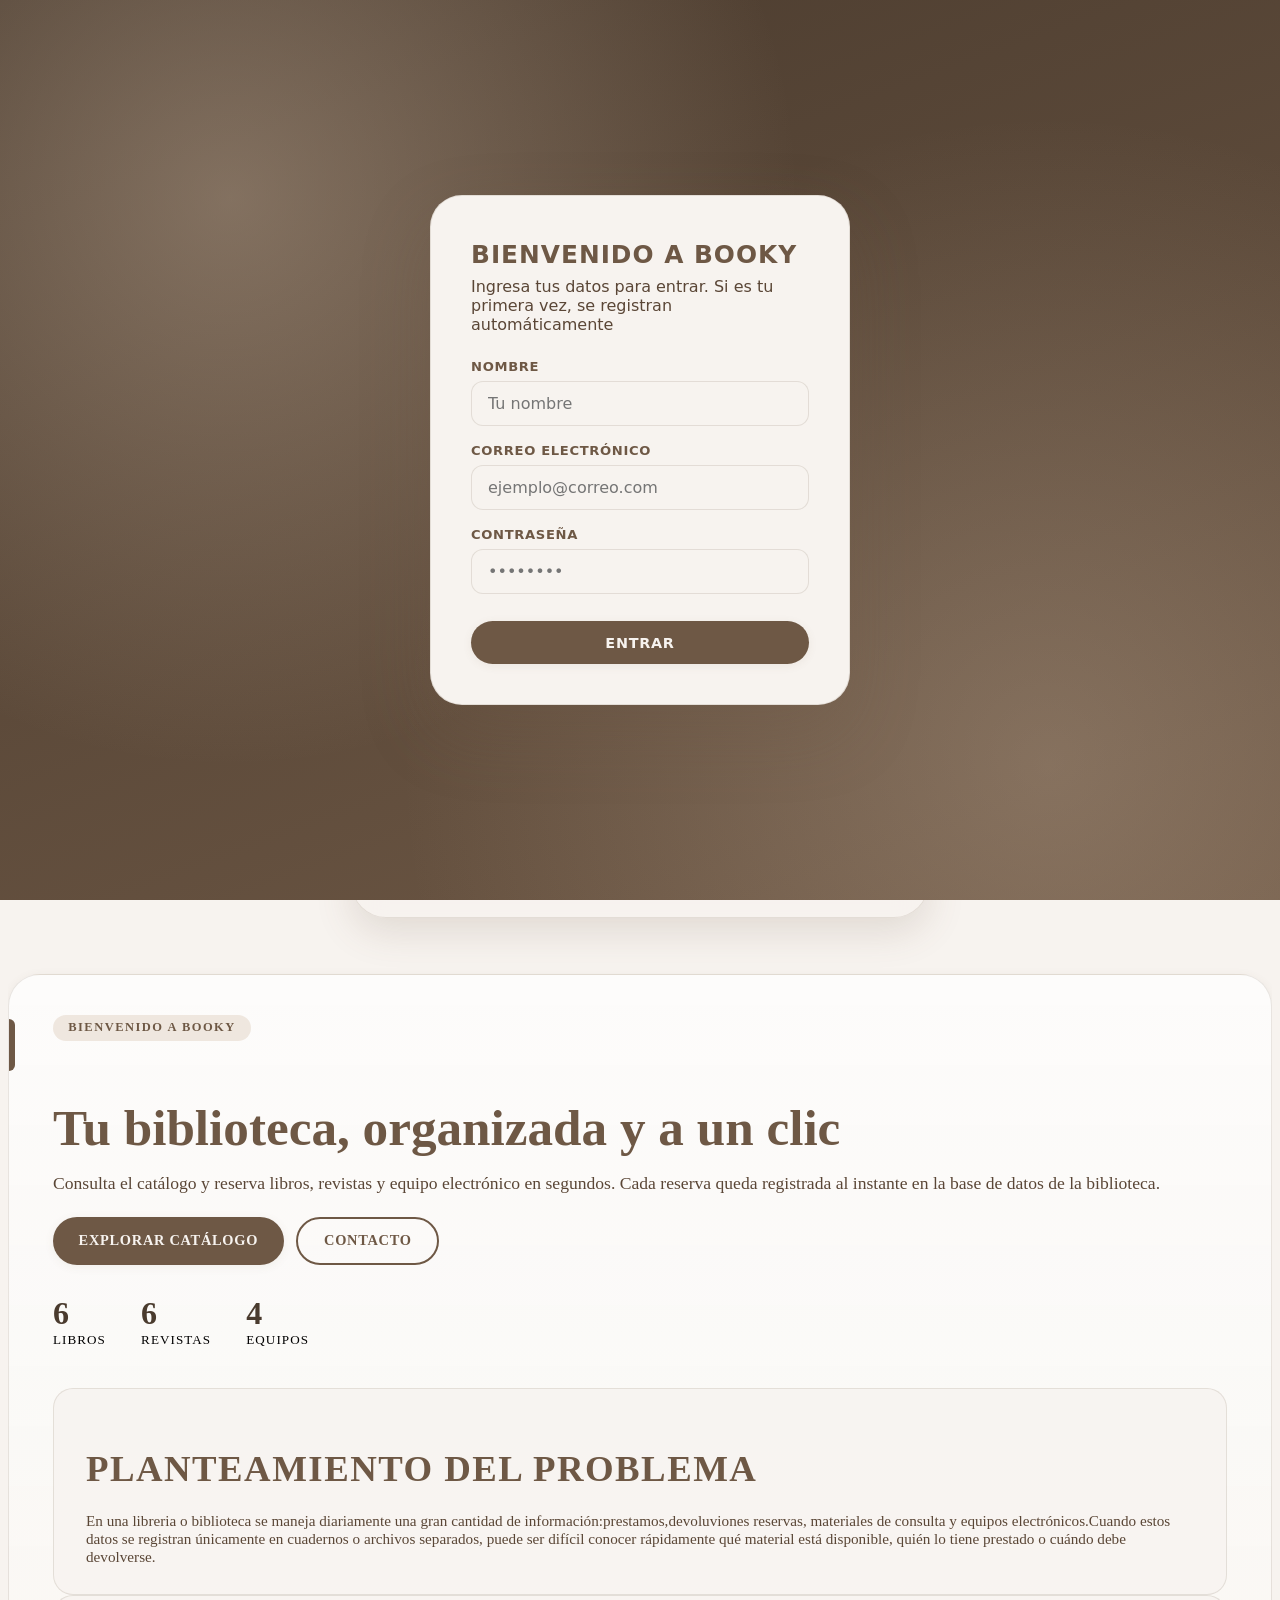
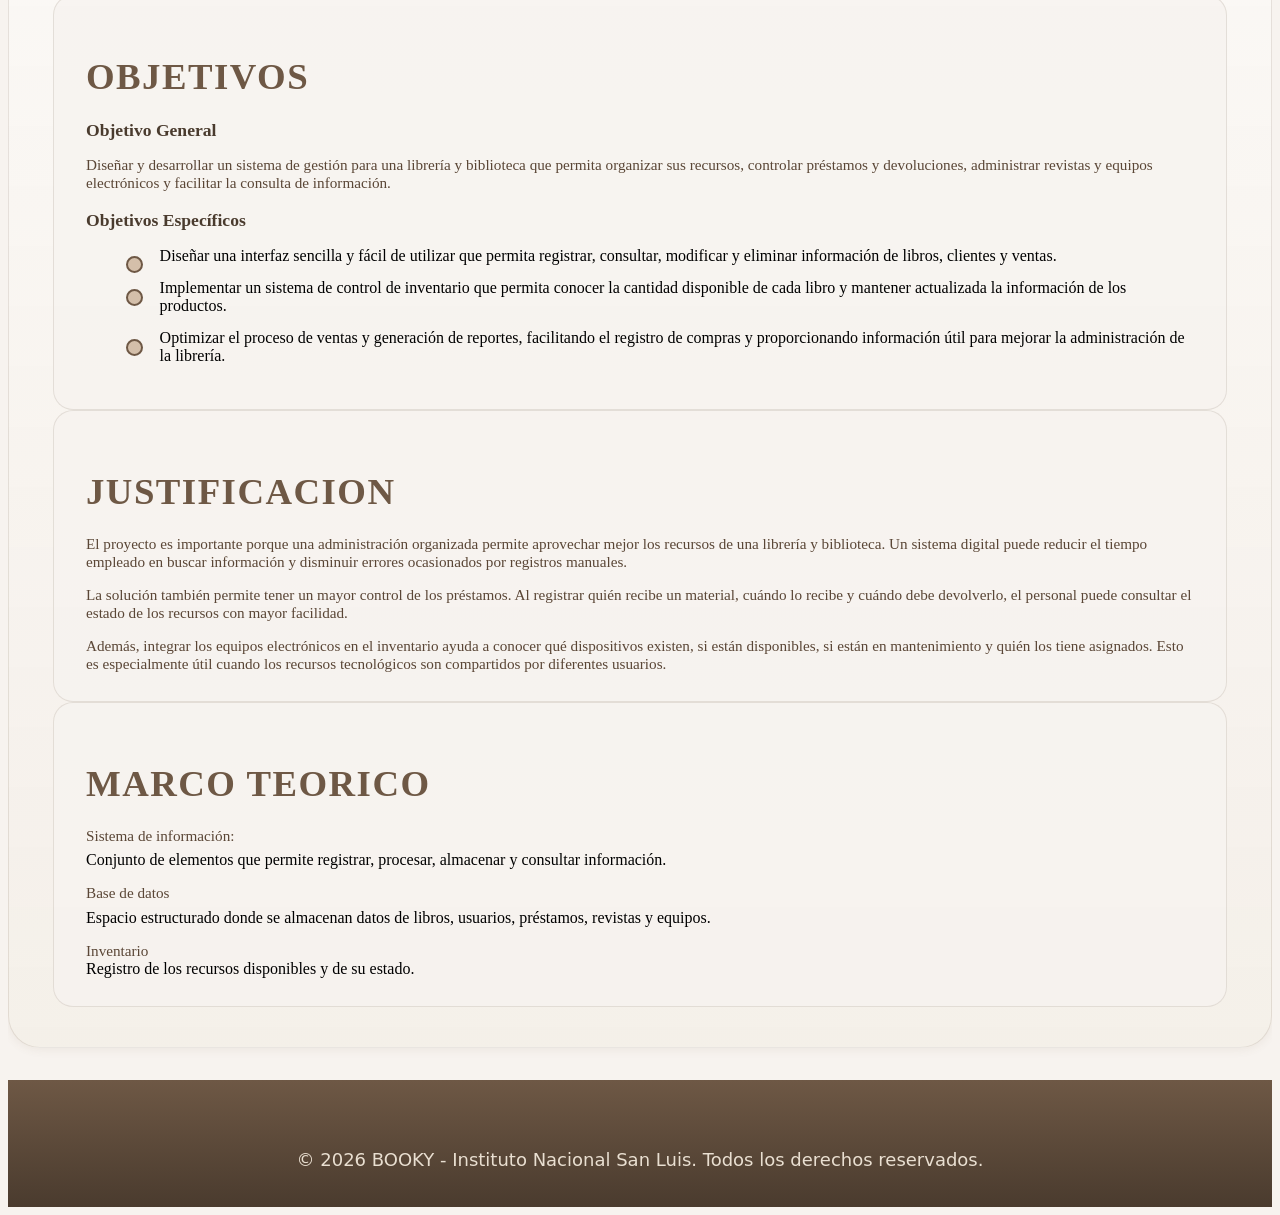
==== commit 1fd96064: "Add files via upload" ====
--- a/index.html
+++ b/index.html
@@ -34,7 +34,7 @@
     </header>
 
     <div class="banner-container">
-        <img src="banner.png" alt="Banner principal de BOOKY" class="banner">
+        <img src="banner.jpeg" alt="Banner principal de BOOKY" class="banner">
     </div>
 
     <nav class="navegacion">
@@ -42,6 +42,7 @@
             <li><a href="#inicio">Inicio</a></li>
             <li><a href="#catalogo">Catálogo</a></li>
             <li><a href="#contacto">Contacto</a></li>
+            <li><button type="button" id="btnCerrarSesion" class="btn-navegacion">Cerrar sesión</button></li>
         </ul>
     </nav>
 
@@ -287,6 +288,28 @@
             </form>
         </div>
     </div>
+    <div class="modal-overlay pantalla-acceso" id="pantallaAcceso" data-sesion="sesion.php" data-salir="cerrar-sesion.php">
+        <div class="modal-card">
+            <h2 class="modal-titulo">Bienvenido a BOOKY</h2>
+            <p class="modal-subtitulo">Ingresa tus datos para entrar. Si es tu primera vez, se registran automáticamente</p>
+            <form id="formLogin" data-endpoint="iniciar-sesion.php">
+                <div class="grupo-campo">
+                    <label for="nombreLogin">Nombre</label>
+                    <input type="text" id="nombreLogin" name="nombre" placeholder="Tu nombre" required>
+                </div>
+                <div class="grupo-campo">
+                    <label for="correoLogin">Correo electrónico</label>
+                    <input type="email" id="correoLogin" name="correo" placeholder="ejemplo@correo.com" required>
+                </div>
+                <div class="grupo-campo">
+                    <label for="passwordLogin">Contraseña</label>
+                    <input type="password" id="passwordLogin" name="password" placeholder="••••••••" required>
+                </div>
+                <button type="submit" class="btn-principal">Entrar</button>
+            </form>
+        </div>
+    </div>
+
 <script src="principal.js"></script>
 </body>
 </html>
--- a/estilos.css
+++ b/estilos.css
@@ -1245,3 +1245,174 @@
 body .cuerpo .categoria-tarjeta:hover .categoria-enlace {
   transform: translateX(6px);
 }
+
+body .btn-navegacion {
+  display: block;
+  padding: 0.7rem 1.5rem;
+  font-family: inherit;
+  font-size: 1rem;
+  font-weight: 600;
+  letter-spacing: 0.04em;
+  color: var(--marfim-latte);
+  background: var(--marrom-cafe-coado);
+  border: 0;
+  border-radius: 999px;
+  cursor: pointer;
+  transition: var(--transicion);
+}
+
+body .btn-navegacion:hover {
+  background: var(--marrom-profundo);
+  transform: translateY(-2px);
+}
+
+body .modal-overlay {
+  position: fixed;
+  inset: 0;
+  z-index: 1000;
+  display: flex;
+  align-items: center;
+  justify-content: center;
+  padding: 1.5rem;
+  background: rgba(var(--marrom-rgb), 0.55);
+  backdrop-filter: blur(6px);
+  -webkit-backdrop-filter: blur(6px);
+  animation: booky-aparecer 0.3s ease both;
+}
+
+body .modal-overlay[hidden] {
+  display: none !important;
+}
+
+body .modal-card {
+  position: relative;
+  box-sizing: border-box;
+  width: min(420px, 100%);
+  max-height: 90vh;
+  overflow-y: auto;
+  padding: 2.75rem 2.5rem 2.5rem;
+  font-family: "Inter", "Segoe UI", system-ui, -apple-system, sans-serif;
+  background: var(--marfim-latte);
+  border: 1px solid var(--borde);
+  border-radius: var(--radio-lg);
+  box-shadow: var(--sombra-lg);
+}
+
+body .modal-card * {
+  box-sizing: border-box;
+}
+
+body .btn-cerrar {
+  position: absolute;
+  top: 1rem;
+  right: 1rem;
+  display: inline-flex;
+  align-items: center;
+  justify-content: center;
+  width: 40px;
+  height: 40px;
+  font-size: 1.5rem;
+  line-height: 1;
+  color: var(--marrom-cafe-coado);
+  background: rgba(var(--caramelo-rgb), 0.3);
+  border: 0;
+  border-radius: 50%;
+  cursor: pointer;
+  transition: var(--transicion);
+}
+
+body .btn-cerrar:hover {
+  background: var(--marrom-cafe-coado);
+  color: var(--marfim-latte);
+}
+
+body .modal-titulo {
+  margin: 0 0 0.5rem;
+  font-family: inherit;
+  font-size: 1.55rem;
+  font-weight: 800;
+  letter-spacing: 0.04em;
+  text-transform: uppercase;
+  color: var(--marrom-cafe-coado);
+}
+
+body .modal-subtitulo {
+  margin: 0 0 1.6rem;
+  font-size: 1rem;
+  color: var(--texto);
+}
+
+body #formLogin {
+  display: grid;
+  gap: 1.1rem;
+}
+
+body .grupo-campo {
+  display: grid;
+  gap: 0.4rem;
+}
+
+body .grupo-campo label {
+  font-size: 0.82rem;
+  font-weight: 700;
+  letter-spacing: 0.05em;
+  text-transform: uppercase;
+  color: var(--marrom-cafe-coado);
+}
+
+body .grupo-campo input {
+  width: 100%;
+  padding: 0.75rem 1rem;
+  font-family: inherit;
+  font-size: 1rem;
+  color: var(--texto);
+  background: rgba(var(--marfim-rgb), 0.9);
+  border: 1px solid var(--borde);
+  border-radius: var(--radio-sm);
+  transition: var(--transicion);
+}
+
+body .grupo-campo input:focus {
+  outline: none;
+  border-color: var(--marrom-cafe-coado);
+  box-shadow: 0 0 0 3px rgba(var(--caramelo-rgb), 0.4);
+}
+
+body .btn-principal {
+  margin-top: 0.6rem;
+  padding: 0.85rem 1.4rem;
+  font-family: inherit;
+  font-size: 0.9rem;
+  font-weight: 700;
+  letter-spacing: 0.05em;
+  text-transform: uppercase;
+  color: var(--marfim-latte);
+  background: var(--marrom-cafe-coado);
+  border: 0;
+  border-radius: 999px;
+  cursor: pointer;
+  box-shadow: var(--sombra-sm);
+  transition: var(--transicion);
+}
+
+body .btn-principal:hover {
+  background: var(--marrom-profundo);
+  transform: translateY(-2px);
+  box-shadow: var(--sombra-md);
+}
+
+@media (max-width: 480px) {
+  body .modal-card {
+    padding: 2.5rem 1.5rem 2rem;
+  }
+}
+
+body .pantalla-acceso {
+  z-index: 900000;
+  background:
+    radial-gradient(circle at 18% 22%, rgba(var(--caramelo-rgb), 0.38), transparent 45%),
+    radial-gradient(circle at 82% 85%, rgba(var(--caramelo-rgb), 0.28), transparent 50%),
+    linear-gradient(160deg, var(--marrom-profundo), var(--marrom-cafe-coado));
+  backdrop-filter: none;
+  -webkit-backdrop-filter: none;
+}
